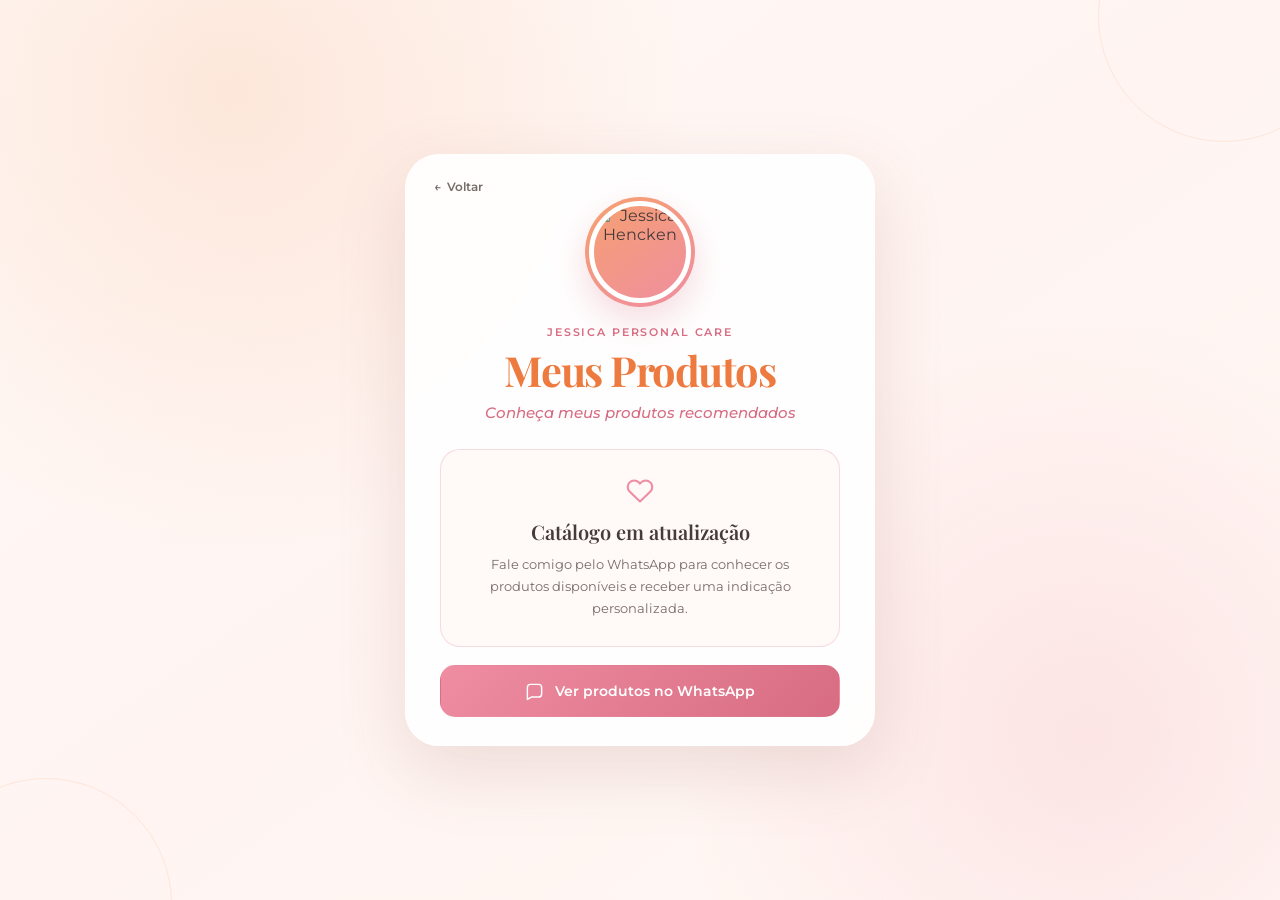
==== produtos.html @ aedd0c01 "Add files via upload" ====
<!doctype html>
<html lang="pt-BR">
  <head>
    <meta charset="UTF-8" />
    <meta name="viewport" content="width=device-width, initial-scale=1" />
    <meta name="description" content="Catálogo de produtos recomendados por Jessica Hencken." />
    <meta name="theme-color" content="#fff7f3" />
    <title>Produtos | Jessica Hencken</title>
    <link rel="preconnect" href="https://fonts.googleapis.com" />
    <link rel="preconnect" href="https://fonts.gstatic.com" crossorigin />
    <link href="https://fonts.googleapis.com/css2?family=Montserrat:wght@400;500;600&family=Playfair+Display:wght@600;700&display=swap" rel="stylesheet" />
    <link rel="stylesheet" href="styles.css" />
  </head>
  <body>
    <main class="page-shell">
      <section class="profile-card catalog-card" aria-labelledby="page-title">
        <a class="back-link" href="index.html" aria-label="Voltar para a página inicial">
          <span aria-hidden="true">←</span> Voltar
        </a>

        <div class="mini-portrait-ring">
          <img class="mini-portrait" src="assets/jessica.jpg" alt="Jessica Hencken" width="160" height="160" />
        </div>
        <p class="eyebrow">Jessica Personal Care</p>
        <h1 id="page-title">Meus Produtos</h1>
        <p class="tagline">Conheça meus produtos recomendados</p>

        <div class="empty-catalog">
          <svg aria-hidden="true" viewBox="0 0 24 24"><path d="M20.8 4.6a5.5 5.5 0 0 0-7.8 0L12 5.7l-1.1-1.1a5.5 5.5 0 0 0-7.8 7.8l1.1 1.1L12 21l7.8-7.5 1.1-1.1a5.5 5.5 0 0 0-.1-7.8Z" /></svg>
          <h2>Catálogo em atualização</h2>
          <p>Fale comigo pelo WhatsApp para conhecer os produtos disponíveis e receber uma indicação personalizada.</p>
        </div>

        <a class="link-button link-button--primary" href="https://wa.me/5547999201088?text=Ol%C3%A1%2C%20Jessica!%20Gostaria%20de%20conhecer%20os%20produtos%20dispon%C3%ADveis." target="_blank" rel="noopener noreferrer">
          <svg aria-hidden="true" viewBox="0 0 24 24"><path d="M21 15a4 4 0 0 1-4 4H8l-5 3V7a4 4 0 0 1 4-4h10a4 4 0 0 1 4 4Z" /></svg>
          <span>Ver produtos no WhatsApp</span>
        </a>
      </section>
    </main>
  </body>
</html>
---- styles.css ----
:root {
  color-scheme: light;
  --cream: #fffaf7;
  --paper: rgba(255, 255, 255, 0.9);
  --peach: #f6a16f;
  --orange: #ed7a3f;
  --pink: #ef8da2;
  --rose: #d76c82;
  --ink: #453b39;
  --muted: #786c68;
  --line: rgba(215, 108, 130, 0.22);
  --shadow: 0 24px 70px rgba(133, 72, 62, 0.15);
}

* { box-sizing: border-box; }

html { min-height: 100%; }

body {
  min-height: 100vh;
  margin: 0;
  color: var(--ink);
  font-family: "Montserrat", sans-serif;
  background:
    radial-gradient(circle at 18% 10%, rgba(246, 161, 111, 0.2), transparent 35%),
    radial-gradient(circle at 85% 82%, rgba(239, 141, 162, 0.18), transparent 32%),
    linear-gradient(145deg, #fffaf7 0%, #fff4f1 50%, #fff9f5 100%);
}

body::before,
body::after {
  position: fixed;
  z-index: -1;
  width: 250px;
  height: 250px;
  border: 1px solid rgba(237, 122, 63, 0.12);
  border-radius: 50%;
  content: "";
}

body::before { top: -110px; right: -70px; }
body::after { bottom: -130px; left: -80px; }

.page-shell {
  display: grid;
  min-height: 100vh;
  place-items: center;
  padding: 42px 18px;
}

.profile-card {
  width: min(100%, 470px);
  padding: 42px 34px 28px;
  border: 1px solid rgba(255, 255, 255, 0.82);
  border-radius: 34px;
  background: var(--paper);
  box-shadow: var(--shadow);
  text-align: center;
  backdrop-filter: blur(16px);
}

.portrait-ring,
.mini-portrait-ring {
  display: grid;
  margin: 0 auto;
  place-items: center;
  border-radius: 50%;
  background: linear-gradient(145deg, var(--peach), var(--pink));
  box-shadow: 0 14px 34px rgba(215, 108, 130, 0.24);
}

.portrait-ring { width: 176px; height: 176px; }
.mini-portrait-ring { width: 110px; height: 110px; }

.portrait,
.mini-portrait {
  display: block;
  border: 5px solid #fff;
  border-radius: 50%;
  object-fit: cover;
}

.portrait { width: 166px; height: 166px; }
.mini-portrait { width: 102px; height: 102px; }

.profile-header { margin-top: 24px; }

.eyebrow {
  margin: 0 0 8px;
  color: var(--rose);
  font-size: 0.68rem;
  font-weight: 600;
  letter-spacing: 0.17em;
  text-transform: uppercase;
}

h1 {
  margin: 0;
  color: var(--orange);
  font: 700 clamp(2rem, 9vw, 2.6rem)/1.12 "Playfair Display", serif;
  letter-spacing: -0.035em;
}

.tagline {
  margin: 10px 0 0;
  color: var(--rose);
  font-size: 0.92rem;
  font-style: italic;
  font-weight: 500;
}

.intro {
  margin: 25px auto 26px;
  color: var(--muted);
  font-size: 0.9rem;
  line-height: 1.7;
}

.links { display: grid; gap: 12px; }

.link-button {
  display: flex;
  min-height: 52px;
  align-items: center;
  justify-content: center;
  gap: 11px;
  padding: 13px 18px;
  border: 1px solid transparent;
  border-radius: 15px;
  color: var(--rose);
  font-size: 0.88rem;
  font-weight: 600;
  text-decoration: none;
  transition: transform 160ms ease, box-shadow 160ms ease, background 160ms ease;
}

.link-button:hover,
.link-button:focus-visible {
  transform: translateY(-2px);
  box-shadow: 0 10px 24px rgba(215, 108, 130, 0.17);
  outline: none;
}

.link-button svg,
.empty-catalog svg {
  width: 19px;
  height: 19px;
  fill: none;
  stroke: currentColor;
  stroke-linecap: round;
  stroke-linejoin: round;
  stroke-width: 1.8;
}

.link-button .icon-dot { fill: currentColor; stroke: none; }
.link-button--soft { background: #fff1ef; }
.link-button--outline { border-color: var(--line); background: #fff; }
.link-button--primary { color: #fff; background: linear-gradient(135deg, var(--pink), var(--rose)); }

footer {
  margin-top: 27px;
  color: #ab9f9b;
  font-size: 0.7rem;
}

.catalog-card { position: relative; }

.back-link {
  display: inline-flex;
  position: absolute;
  top: 24px;
  left: 28px;
  align-items: center;
  gap: 6px;
  color: var(--muted);
  font-size: 0.78rem;
  font-weight: 600;
  text-decoration: none;
}

.catalog-card .eyebrow { margin-top: 18px; }

.empty-catalog {
  margin: 27px 0 18px;
  padding: 27px 22px;
  border: 1px solid var(--line);
  border-radius: 20px;
  background: #fff9f8;
}

.empty-catalog svg { width: 28px; height: 28px; color: var(--pink); }

.empty-catalog h2 {
  margin: 10px 0 8px;
  font: 600 1.25rem/1.3 "Playfair Display", serif;
}

.empty-catalog p {
  margin: 0;
  color: var(--muted);
  font-size: 0.84rem;
  line-height: 1.65;
}

@media (max-width: 520px) {
  .page-shell { padding: 18px 12px; }
  .profile-card { padding: 34px 22px 24px; border-radius: 26px; }
  .portrait-ring { width: 154px; height: 154px; }
  .portrait { width: 144px; height: 144px; }
  .intro { font-size: 0.84rem; }
  .back-link { top: 20px; left: 20px; }
}

@media (prefers-reduced-motion: reduce) {
  .link-button { transition: none; }
}
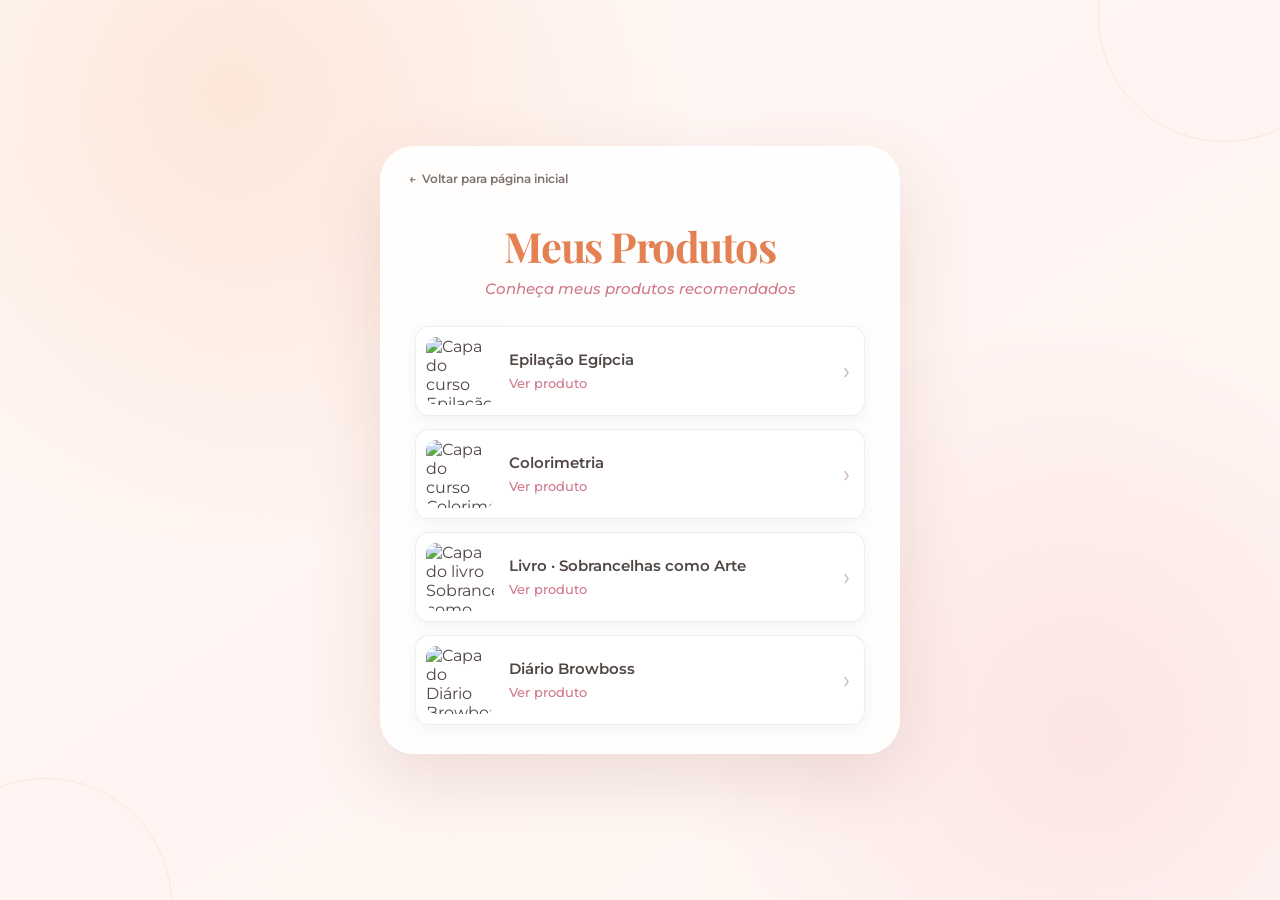
==== commit 9b1b403b: "Add files via upload" ====
--- a/produtos.html
+++ b/produtos.html
@@ -15,26 +15,49 @@
     <main class="page-shell">
       <section class="profile-card catalog-card" aria-labelledby="page-title">
         <a class="back-link" href="index.html" aria-label="Voltar para a página inicial">
-          <span aria-hidden="true">←</span> Voltar
+          <span aria-hidden="true">←</span> Voltar para página inicial
         </a>
 
-        <div class="mini-portrait-ring">
-          <img class="mini-portrait" src="assets/jessica.jpg" alt="Jessica Hencken" width="160" height="160" />
-        </div>
-        <p class="eyebrow">Jessica Personal Care</p>
         <h1 id="page-title">Meus Produtos</h1>
         <p class="tagline">Conheça meus produtos recomendados</p>
 
-        <div class="empty-catalog">
-          <svg aria-hidden="true" viewBox="0 0 24 24"><path d="M20.8 4.6a5.5 5.5 0 0 0-7.8 0L12 5.7l-1.1-1.1a5.5 5.5 0 0 0-7.8 7.8l1.1 1.1L12 21l7.8-7.5 1.1-1.1a5.5 5.5 0 0 0-.1-7.8Z" /></svg>
-          <h2>Catálogo em atualização</h2>
-          <p>Fale comigo pelo WhatsApp para conhecer os produtos disponíveis e receber uma indicação personalizada.</p>
+        <div class="product-list">
+          <a class="product-card" href="https://hotmart.com/pt-br/marketplace/produtos/epilacao-com-linha-evswl/H74273151E?sck=HOTMART_PRODUCT_PAGE" target="_blank" rel="noopener noreferrer">
+            <img src="assets/epilacao.webp" alt="Capa do curso Epilação Egípcia" width="96" height="96" />
+            <span class="product-copy">
+              <strong>Epilação Egípcia</strong>
+              <span>Ver produto</span>
+            </span>
+            <span class="product-arrow" aria-hidden="true">›</span>
+          </a>
+
+          <a class="product-card" href="https://hotmart.com/pt-br/marketplace/produtos/colorimetria-dwdch/B75323300W" target="_blank" rel="noopener noreferrer">
+            <img src="assets/colorimetria.webp" alt="Capa do curso Colorimetria" width="96" height="96" />
+            <span class="product-copy">
+              <strong>Colorimetria</strong>
+              <span>Ver produto</span>
+            </span>
+            <span class="product-arrow" aria-hidden="true">›</span>
+          </a>
+
+          <a class="product-card" href="https://hotmart.com/pt-br/marketplace/produtos/sobrancelhas-como-arte/D84737849W?sck=HOTMART_PRODUCT_PAGE" target="_blank" rel="noopener noreferrer">
+            <img src="assets/sobrancelhas.webp" alt="Capa do livro Sobrancelhas como Arte" width="96" height="96" />
+            <span class="product-copy">
+              <strong>Livro · Sobrancelhas como Arte</strong>
+              <span>Ver produto</span>
+            </span>
+            <span class="product-arrow" aria-hidden="true">›</span>
+          </a>
+
+          <a class="product-card" href="https://hotmart.com/pt-br/marketplace/produtos/diario-browboss/W84537107J?sck=HOTMART_PRODUCT_PAGE" target="_blank" rel="noopener noreferrer">
+            <img src="assets/diario-browboss.webp" alt="Capa do Diário Browboss" width="96" height="96" />
+            <span class="product-copy">
+              <strong>Diário Browboss</strong>
+              <span>Ver produto</span>
+            </span>
+            <span class="product-arrow" aria-hidden="true">›</span>
+          </a>
         </div>
-
-        <a class="link-button link-button--primary" href="https://wa.me/5547999201088?text=Ol%C3%A1%2C%20Jessica!%20Gostaria%20de%20conhecer%20os%20produtos%20dispon%C3%ADveis." target="_blank" rel="noopener noreferrer">
-          <svg aria-hidden="true" viewBox="0 0 24 24"><path d="M21 15a4 4 0 0 1-4 4H8l-5 3V7a4 4 0 0 1 4-4h10a4 4 0 0 1 4 4Z" /></svg>
-          <span>Ver produtos no WhatsApp</span>
-        </a>
       </section>
     </main>
   </body>
--- a/styles.css
+++ b/styles.css
@@ -3,11 +3,11 @@
   --cream: #fffaf7;
   --paper: rgba(255, 255, 255, 0.9);
   --peach: #f6a16f;
-  --orange: #ed7a3f;
+  --orange: #e38153;
   --pink: #ef8da2;
-  --rose: #d76c82;
-  --ink: #453b39;
-  --muted: #786c68;
+  --rose: #d0798a;
+  --ink: #504643;
+  --muted: #7d726e;
   --line: rgba(215, 108, 130, 0.22);
   --shadow: 0 24px 70px rgba(133, 72, 62, 0.15);
 }
@@ -49,6 +49,7 @@
 }
 
 .profile-card {
+  position: relative;
   width: min(100%, 470px);
   padding: 42px 34px 28px;
   border: 1px solid rgba(255, 255, 255, 0.82);
@@ -58,6 +59,20 @@
   text-align: center;
   backdrop-filter: blur(16px);
 }
+
+.home-card { overflow: hidden; }
+
+.home-card::before {
+  position: absolute;
+  inset: 0 0 auto;
+  height: 352px;
+  background:
+    radial-gradient(circle at 18% 5%, rgba(255, 181, 190, 0.28), transparent 45%),
+    linear-gradient(135deg, rgba(255, 225, 226, 0.72), rgba(255, 239, 218, 0.62));
+  content: "";
+}
+
+.home-card > * { position: relative; }
 
 .portrait-ring,
 .mini-portrait-ring {
@@ -155,7 +170,7 @@
 .link-button .icon-dot { fill: currentColor; stroke: none; }
 .link-button--soft { background: #fff1ef; }
 .link-button--outline { border-color: var(--line); background: #fff; }
-.link-button--primary { color: #fff; background: linear-gradient(135deg, var(--pink), var(--rose)); }
+.link-button--primary { color: #fff; background: linear-gradient(135deg, #f4a6b6, #e8879c); }
 
 footer {
   margin-top: 27px;
@@ -163,7 +178,10 @@
   font-size: 0.7rem;
 }
 
-.catalog-card { position: relative; }
+.catalog-card {
+  width: min(100%, 520px);
+  padding-top: 76px;
+}
 
 .back-link {
   display: inline-flex;
@@ -178,28 +196,59 @@
   text-decoration: none;
 }
 
-.catalog-card .eyebrow { margin-top: 18px; }
-
-.empty-catalog {
-  margin: 27px 0 18px;
-  padding: 27px 22px;
-  border: 1px solid var(--line);
-  border-radius: 20px;
-  background: #fff9f8;
-}
-
-.empty-catalog svg { width: 28px; height: 28px; color: var(--pink); }
-
-.empty-catalog h2 {
-  margin: 10px 0 8px;
-  font: 600 1.25rem/1.3 "Playfair Display", serif;
-}
-
-.empty-catalog p {
-  margin: 0;
-  color: var(--muted);
-  font-size: 0.84rem;
-  line-height: 1.65;
+.catalog-card .tagline { margin-bottom: 28px; }
+
+.product-list { display: grid; gap: 13px; text-align: left; }
+
+.product-card {
+  display: grid;
+  grid-template-columns: 68px minmax(0, 1fr) auto;
+  align-items: center;
+  gap: 15px;
+  min-height: 88px;
+  padding: 10px 14px 10px 10px;
+  border: 1px solid rgba(120, 108, 104, 0.12);
+  border-radius: 14px;
+  color: var(--ink);
+  background: rgba(255, 255, 255, 0.96);
+  box-shadow: 0 5px 15px rgba(87, 61, 54, 0.06);
+  text-decoration: none;
+  transition: transform 160ms ease, border-color 160ms ease, box-shadow 160ms ease;
+}
+
+.product-card:hover,
+.product-card:focus-visible {
+  transform: translateY(-2px);
+  border-color: rgba(232, 135, 156, 0.35);
+  box-shadow: 0 10px 24px rgba(133, 72, 62, 0.12);
+  outline: none;
+}
+
+.product-card img {
+  width: 68px;
+  height: 68px;
+  border-radius: 11px;
+  object-fit: cover;
+}
+
+.product-copy { display: grid; gap: 7px; min-width: 0; }
+
+.product-copy strong {
+  font-size: 0.96rem;
+  font-weight: 600;
+  line-height: 1.25;
+}
+
+.product-copy > span {
+  color: var(--rose);
+  font-size: 0.8rem;
+  font-weight: 500;
+}
+
+.product-arrow {
+  color: #c8b6b1;
+  font-size: 1.5rem;
+  line-height: 1;
 }
 
 @media (max-width: 520px) {
@@ -209,6 +258,11 @@
   .portrait { width: 144px; height: 144px; }
   .intro { font-size: 0.84rem; }
   .back-link { top: 20px; left: 20px; }
+  .home-card::before { height: 335px; }
+  .catalog-card { padding: 68px 17px 22px; }
+  .product-card { grid-template-columns: 60px minmax(0, 1fr) auto; gap: 12px; }
+  .product-card img { width: 60px; height: 60px; }
+  .product-copy strong { font-size: 0.88rem; }
 }
 
 @media (prefers-reduced-motion: reduce) {
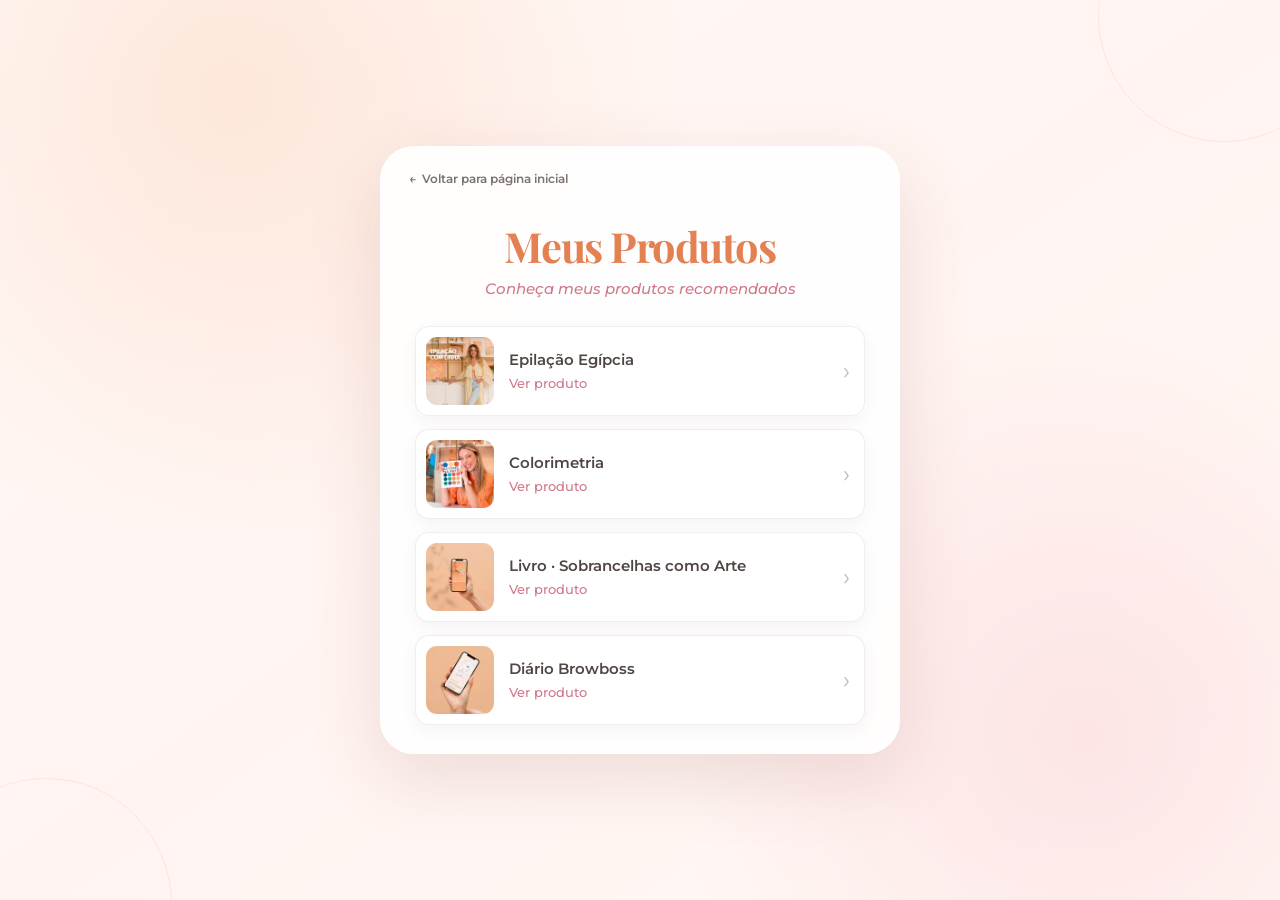
==== commit ae70494e: "Add files via upload" ====
--- a/produtos.html
+++ b/produtos.html
@@ -23,7 +23,7 @@
 
         <div class="product-list">
           <a class="product-card" href="https://hotmart.com/pt-br/marketplace/produtos/epilacao-com-linha-evswl/H74273151E?sck=HOTMART_PRODUCT_PAGE" target="_blank" rel="noopener noreferrer">
-            <img src="assets/epilacao.webp" alt="Capa do curso Epilação Egípcia" width="96" height="96" />
+            <img src="assets/epilacao.webp?v=20261024" alt="Capa do curso Epilação Egípcia" width="96" height="96" />
             <span class="product-copy">
               <strong>Epilação Egípcia</strong>
               <span>Ver produto</span>
@@ -32,7 +32,7 @@
           </a>
 
           <a class="product-card" href="https://hotmart.com/pt-br/marketplace/produtos/colorimetria-dwdch/B75323300W" target="_blank" rel="noopener noreferrer">
-            <img src="assets/colorimetria.webp" alt="Capa do curso Colorimetria" width="96" height="96" />
+            <img src="assets/colorimetria.webp?v=20261024" alt="Capa do curso Colorimetria" width="96" height="96" />
             <span class="product-copy">
               <strong>Colorimetria</strong>
               <span>Ver produto</span>
@@ -41,7 +41,7 @@
           </a>
 
           <a class="product-card" href="https://hotmart.com/pt-br/marketplace/produtos/sobrancelhas-como-arte/D84737849W?sck=HOTMART_PRODUCT_PAGE" target="_blank" rel="noopener noreferrer">
-            <img src="assets/sobrancelhas.webp" alt="Capa do livro Sobrancelhas como Arte" width="96" height="96" />
+            <img src="assets/sobrancelhas.webp?v=20261024" alt="Capa do livro Sobrancelhas como Arte" width="96" height="96" />
             <span class="product-copy">
               <strong>Livro · Sobrancelhas como Arte</strong>
               <span>Ver produto</span>
@@ -50,7 +50,7 @@
           </a>
 
           <a class="product-card" href="https://hotmart.com/pt-br/marketplace/produtos/diario-browboss/W84537107J?sck=HOTMART_PRODUCT_PAGE" target="_blank" rel="noopener noreferrer">
-            <img src="assets/diario-browboss.webp" alt="Capa do Diário Browboss" width="96" height="96" />
+            <img src="assets/diario-browboss.webp?v=20261024" alt="Capa do Diário Browboss" width="96" height="96" />
             <span class="product-copy">
               <strong>Diário Browboss</strong>
               <span>Ver produto</span>
